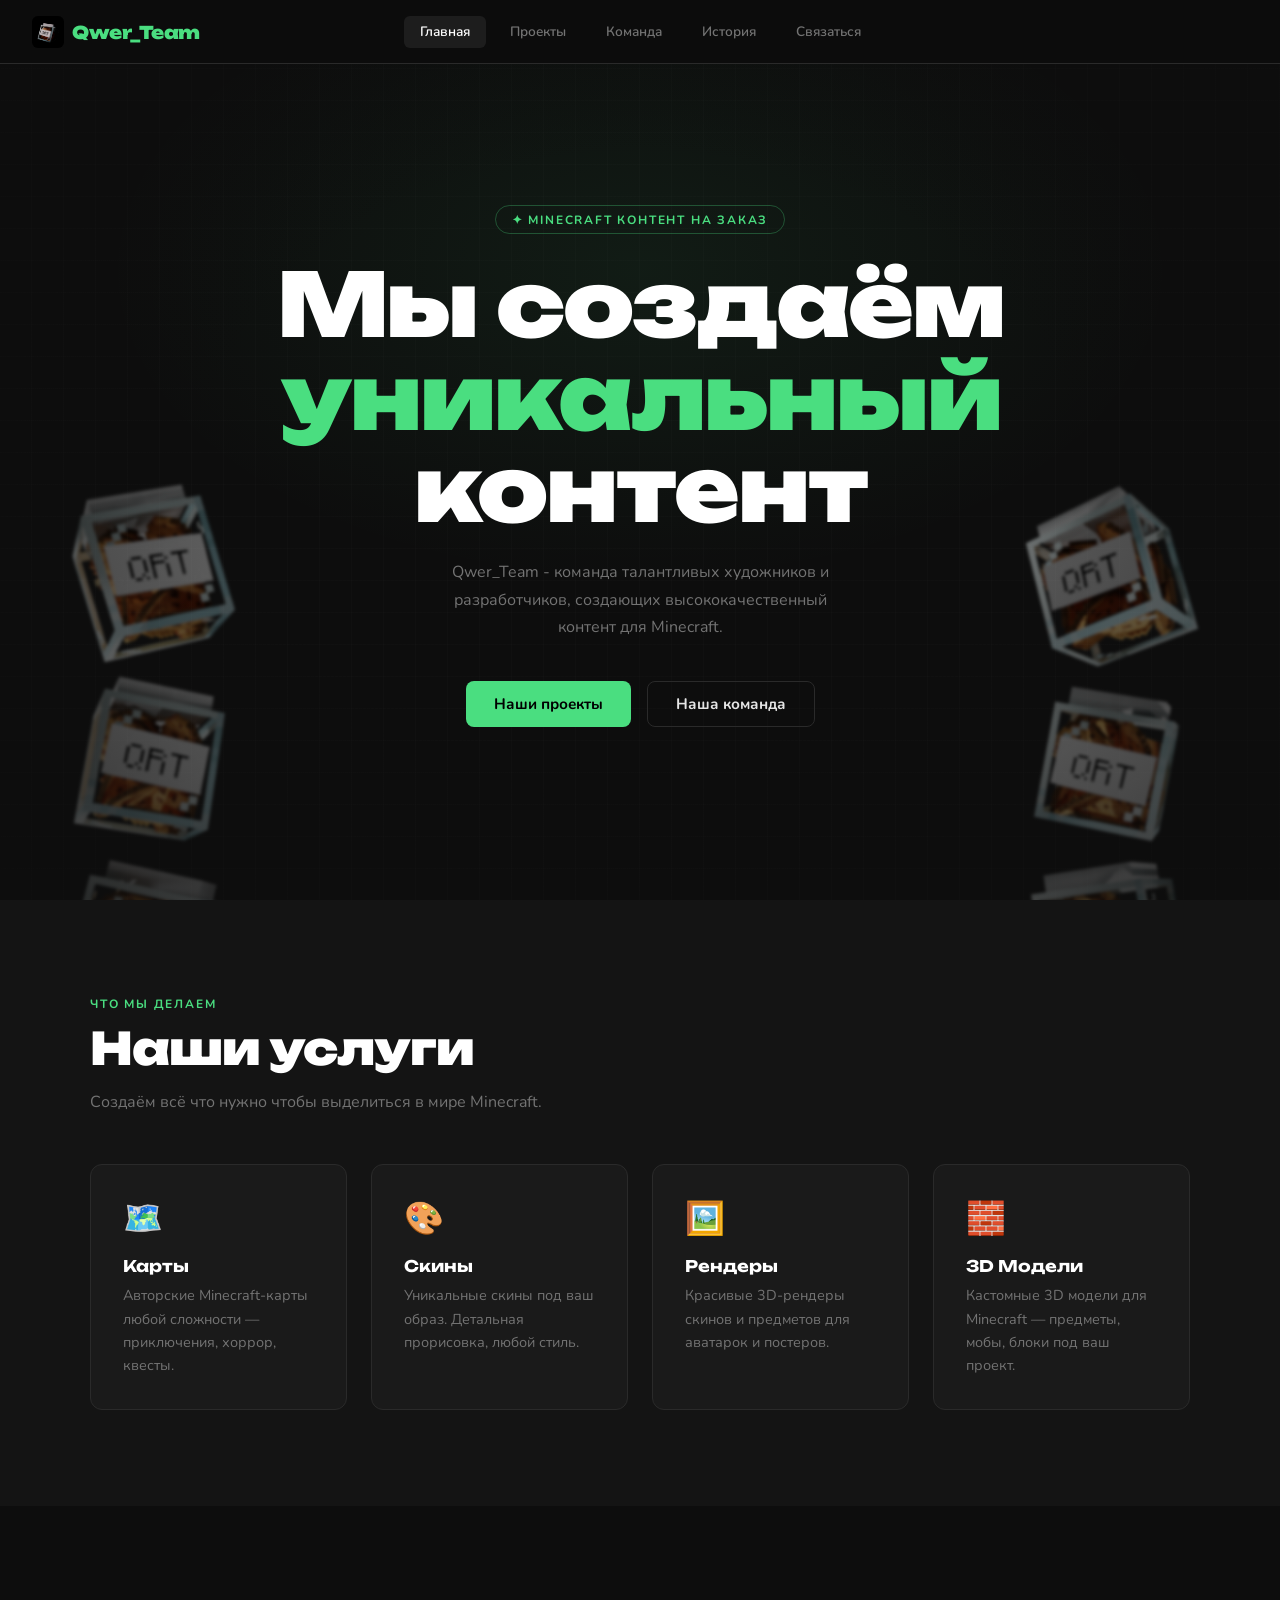
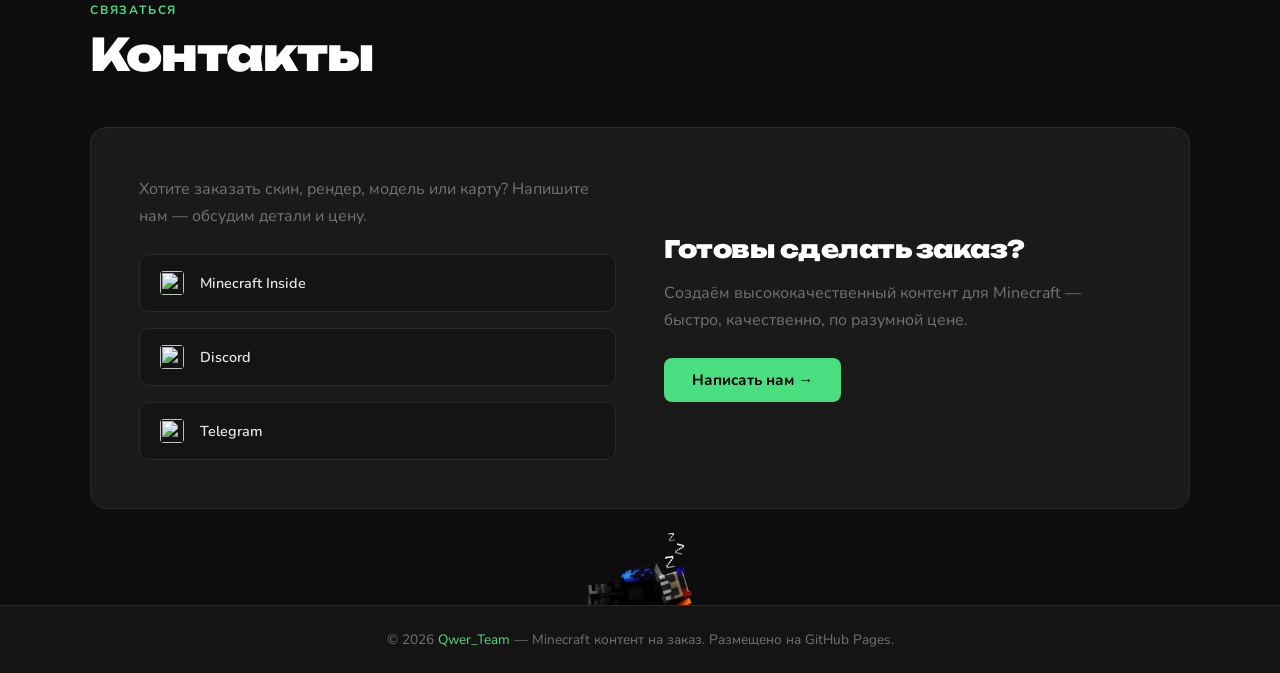
==== index.html @ 01cb6d6b "Update index.html" ====
<!DOCTYPE html>
<html lang="ru">
<head>
  <meta charset="UTF-8">
  <meta name="viewport" content="width=device-width, initial-scale=1.0">
  <title>Qwer_Team — Minecraft контент на заказ</title>
  <link rel="icon" type="image/png" href="images/banka.png">
  <link href="https://fonts.googleapis.com/css2?family=Unbounded:wght@400;700;900&family=Nunito:wght@400;600;700&display=swap" rel="stylesheet">
  <link rel="stylesheet" href="style.css">
  <style>
    #hero {
      min-height: 100vh; display: flex; align-items: center; justify-content: center;
      flex-direction: column; text-align: center; padding: 6rem 2rem 4rem;
      position: relative; overflow: hidden;
    }
    #hero::before {
      content: ''; position: absolute; inset: 0; pointer-events: none; z-index: 1;
      background:
        radial-gradient(ellipse 60% 50% at 50% 30%, rgba(74,222,128,0.07) 0%, transparent 70%),
        repeating-linear-gradient(0deg, transparent, transparent 31px, rgba(255,255,255,0.012) 31px, rgba(255,255,255,0.012) 32px),
        repeating-linear-gradient(90deg, transparent, transparent 31px, rgba(255,255,255,0.012) 31px, rgba(255,255,255,0.012) 32px);
    }
    #hero::after {
      content: ''; position: absolute; inset: 0; pointer-events: none; z-index: 1;
      background: radial-gradient(ellipse 80% 80% at 50% 50%, transparent 40%, rgba(13,13,13,0.85) 100%);
    }
    .hero-content { position: relative; z-index: 2; display: flex; flex-direction: column; align-items: center; text-align: center; }

    /* Parallax renders */
    .hero-renders {
      position: absolute; inset: 0;
      pointer-events: none;
      z-index: 0;
    }
    .hero-render-item {
      position: absolute;
      filter: blur(1.5px) brightness(0.5);
      transition: transform 0.1s ease-out;
      user-select: none;
    }
    .hero-render-item img {
      width: 100%; height: 100%;
      object-fit: contain;
    }
    .hero-render-item { position: absolute; }
    .hr-left  {
      width: 620px; height: 620px;
      top: 50%; left: 20px;
      animation: floatLeft 10s ease-in-out infinite;
    }
    .hr-right {
      width: 620px; height: 620px;
      top: 50%; right: 20px;
      animation: floatRight 12s ease-in-out infinite;
    }
    @keyframes floatLeft {
      0%   { transform: translateY(calc(-50% - 18px)) rotate(-2deg); }
      50%  { transform: translateY(calc(-50% + 18px)) rotate(2deg); }
      100% { transform: translateY(calc(-50% - 18px)) rotate(-2deg); }
    }
    @keyframes floatRight {
      0%   { transform: translateY(calc(-50% + 18px)) rotate(2deg); }
      50%  { transform: translateY(calc(-50% - 18px)) rotate(-2deg); }
      100% { transform: translateY(calc(-50% + 18px)) rotate(2deg); }
    }
    .hero-tag { display: inline-block; font-size: 0.75rem; font-weight: 700; letter-spacing: 0.15em; text-transform: uppercase; color: var(--green); border: 1px solid rgba(74,222,128,0.3); padding: 0.35rem 1rem; border-radius: 999px; margin-bottom: 1.5rem; animation: fadeUp 0.6s ease both; }
    h1 { font-family: 'Unbounded', sans-serif; font-size: clamp(2.5rem, 7vw, 5.5rem); font-weight: 900; line-height: 1.05; letter-spacing: -2px; color: var(--white); animation: fadeUp 0.7s 0.1s ease both; }
    h1 span { color: var(--green); }
    .hero-sub { margin-top: 1.5rem; font-size: 1rem; color: var(--muted); max-width: 420px; line-height: 1.7; animation: fadeUp 0.7s 0.2s ease both; text-align: center; }
    .hero-btns { display: flex; gap: 1rem; margin-top: 2.5rem; flex-wrap: wrap; justify-content: center; animation: fadeUp 0.7s 0.3s ease both; }

    #services { padding: 6rem 2rem; background: var(--bg2); }
    .services-grid { display: grid; grid-template-columns: repeat(auto-fit, minmax(240px, 1fr)); gap: 1.5rem; margin-top: 3rem; }
    .service-card { background: var(--bg3); border: 1px solid var(--border); border-radius: 12px; padding: 2rem; transition: border-color 0.2s, transform 0.2s; }
    .service-card:hover { border-color: rgba(74,222,128,0.4); transform: translateY(-4px); }
    .service-icon { font-size: 2rem; margin-bottom: 1rem; }
    .service-card h3 { font-family: 'Unbounded', sans-serif; font-size: 1rem; font-weight: 700; color: var(--white); margin-bottom: 0.5rem; }
    .service-card p { font-size: 0.9rem; color: var(--muted); line-height: 1.6; }

    #contact { padding: 6rem 2rem; background: var(--bg); }
    .contact-box { margin-top: 3rem; background: var(--bg3); border: 1px solid var(--border); border-radius: 16px; padding: 3rem; display: grid; grid-template-columns: 1fr 1fr; gap: 3rem; align-items: center; }
    .contact-links { display: flex; flex-direction: column; gap: 1rem; margin-top: 1.5rem; }
    .contact-link { display: flex; align-items: center; gap: 1rem; padding: 1rem 1.25rem; background: var(--bg2); border: 1px solid var(--border); border-radius: 10px; text-decoration: none; color: var(--text); font-weight: 600; font-size: 0.9rem; transition: all 0.2s; }
    .contact-link:hover { border-color: rgba(74,222,128,0.4); color: var(--green); }
    .contact-cta h3 { font-family: 'Unbounded', sans-serif; font-size: 1.5rem; font-weight: 900; color: var(--white); margin-bottom: 1rem; letter-spacing: -0.5px; }
    .contact-cta p { color: var(--muted); line-height: 1.7; margin-bottom: 1.5rem; }
    @media (max-width: 600px) {
      .contact-box { grid-template-columns: 1fr; }
      .hr-left  { width: 280px; height: 280px; left: -100px; }
      .hr-right { width: 280px; height: 280px; right: -100px; }
    }
  </style>
</head>
<body>

<nav>
  <a href="index.html" class="nav-logo"><img src="images/banka.png" alt="logo"><span class="logo-text">Qwer<span class="logo-green">_Team</span></span></a>
  <div class="nav-links-wrap"><ul class="nav-links">
    <li><a href="index.html" class="active">Главная</a></li>
    <li><a href="projects.html">Проекты</a></li>
    <li><a href="team.html">Команда</a></li>
    <li><a href="history.html">История</a></li>
    <li><a href="#contact">Связаться</a></li>
  </ul></div>
</nav>

<section id="hero">
  <!-- Parallax background renders -->
  <div class="hero-renders" id="heroRenders">
    <div class="hero-render-item hr-left"  data-speed="0.05"><img src="images/banka2.png" alt=""></div>
    <div class="hero-render-item hr-right" data-speed="0.05"><img src="images/banka1.png" alt=""></div>
  </div>

  <!-- Content -->
  <div class="hero-content">
    <div class="hero-tag">✦ Minecraft контент на заказ</div>
    <h1>Мы создаём<br><span>уникальный</span><br>контент</h1>
    <p class="hero-sub">Qwer_Team - команда талантливых художников и разработчиков, создающих высококачественный контент для Minecraft.</p>
    <div class="hero-btns">
      <a href="projects.html" class="btn btn-primary">Наши проекты</a>
      <a href="team.html" class="btn btn-outline">Наша команда</a>
    </div>
  </div>
</section>

<section id="services">
  <div class="container">
    <div class="section-label">Что мы делаем</div>
    <h2 class="section-title">Наши услуги</h2>
    <p class="section-desc">Создаём всё что нужно чтобы выделиться в мире Minecraft.</p>
    <div class="services-grid">
      <div class="service-card reveal"><div class="service-icon">🗺️</div><h3>Карты</h3><p>Авторские Minecraft-карты любой сложности — приключения, хоррор, квесты.</p></div>
      <div class="service-card reveal reveal-delay-1"><div class="service-icon">🎨</div><h3>Скины</h3><p>Уникальные скины под ваш образ. Детальная прорисовка, любой стиль.</p></div>
      <div class="service-card reveal reveal-delay-2"><div class="service-icon">🖼️</div><h3>Рендеры</h3><p>Красивые 3D-рендеры скинов и предметов для аватарок и постеров.</p></div>
      <div class="service-card reveal reveal-delay-3"><div class="service-icon">🧱</div><h3>3D Модели</h3><p>Кастомные 3D модели для Minecraft — предметы, мобы, блоки под ваш проект.</p></div>
    </div>
  </div>
</section>

<section id="contact">
  <div class="container">
    <div class="section-label">Связаться</div>
    <h2 class="section-title">Контакты</h2>
    <div class="contact-box reveal">
      <div>
        <p class="section-desc">Хотите заказать скин, рендер, модель или карту? Напишите нам — обсудим детали и цену.</p>
        <div class="contact-links">
          <a href="https://minecraft-inside.ru/user/qwer10231023/" target="_blank" class="contact-link">
            <img src="https://www.google.com/s2/favicons?domain=minecraft-inside.ru&sz=32" style="width:24px;height:24px;border-radius:4px;"> Minecraft Inside
          </a>
          <a href="https://discord.gg/7qgrsxyeS5" target="_blank" class="contact-link">
            <img src="https://www.google.com/s2/favicons?domain=discord.com&sz=32" style="width:24px;height:24px;border-radius:4px;"> Discord
          </a>
          <a href="https://t.me/qwer_team" target="_blank" class="contact-link">
            <img src="https://www.google.com/s2/favicons?domain=telegram.org&sz=32" style="width:24px;height:24px;border-radius:4px;"> Telegram
          </a>
        </div>
      </div>
      <div class="contact-cta">
        <h3>Готовы сделать заказ?</h3>
        <p>Создаём высококачественный контент для Minecraft — быстро, качественно, по разумной цене.</p>
        <a href="https://discord.gg/7qgrsxyeS5" target="_blank" class="btn btn-primary">Написать нам →</a>
      </div>
    </div>
  </div>
</section>

<div class="footer-wrapper">
  <div class="footer-sleeping-outer" id="sleepingWrap" style="cursor:pointer;">
    <img src="images/sleeping.png" alt="zzz">
  </div>
  <audio id="snoreAudio" src="[data-uri]"></audio>
  
  
  <footer><p>© 2026 <span>Qwer_Team</span> — Minecraft контент на заказ. Размещено на GitHub Pages.</p></footer>
</div>





<script>
document.addEventListener("DOMContentLoaded", function() {
  var wrap = document.getElementById("sleepingWrap");
  var audio = document.getElementById("snoreAudio");
  if (!wrap || !audio) { console.log("NOT FOUND", wrap, audio); return; }
  wrap.addEventListener("mouseenter", function() {
    audio.currentTime = 0;
    audio.play().catch(function(e){ console.log("play error:", e); });
  });
  wrap.addEventListener("mouseleave", function() {
    audio.pause();
    audio.currentTime = 0;
  });
  console.log("Snore listener attached!");
});
</script>
<script>
document.addEventListener("DOMContentLoaded", function() {
  var observer = new IntersectionObserver(function(entries) {
    entries.forEach(function(entry) {
      if (entry.isIntersecting) entry.target.classList.add("visible");
    });
  }, { threshold: 0.08 });
  document.querySelectorAll(".reveal").forEach(function(el) {
    observer.observe(el);
  });
});
</script>
</body>
</html>
---- style.css ----
:root {
  --green: #4ade80;
  --bg: #0d0d0d;
  --bg2: #141414;
  --bg3: #1a1a1a;
  --border: #2a2a2a;
  --text: #e5e5e5;
  --muted: #737373;
  --white: #ffffff;
}
* { margin: 0; padding: 0; box-sizing: border-box; }
html { scroll-behavior: smooth; }
body { font-family: 'Nunito', sans-serif; background: var(--bg); color: var(--text); overflow-x: hidden; }

nav {
  position: fixed; top: 0; left: 0; right: 0; z-index: 100;
  display: grid; grid-template-columns: 1fr auto 1fr;
  align-items: center;
  padding: 0 2rem; height: 64px;
  background: rgba(13,13,13,0.9); backdrop-filter: blur(12px);
  border-bottom: 1px solid var(--border);
}
.nav-links-wrap { display: flex; justify-content: center; }
.nav-logo { font-family: 'Unbounded', sans-serif; font-size: 1.1rem; font-weight: 900; color: var(--white); text-decoration: none; display: flex; align-items: center; gap: 0.5rem; }
.nav-logo span { color: var(--green); }
.nav-logo img { height: 32px; width: 32px; object-fit: contain; border-radius: 6px; }
.logo-text { color: var(--white); letter-spacing: -0.5px; }
.logo-green { color: var(--green); }
.nav-links { display: flex; gap: 0.5rem; list-style: none; }
.nav-links a {
  color: var(--muted); text-decoration: none; font-size: 0.85rem; font-weight: 600;
  padding: 0.4rem 1rem; border-radius: 6px; transition: all 0.2s;
}
.nav-links a:hover, .nav-links a.active { color: var(--white); background: rgba(255,255,255,0.07); }

.btn {
  display: inline-flex; align-items: center; gap: 0.5rem;
  padding: 0.75rem 1.75rem; border-radius: 8px; font-size: 0.95rem;
  font-weight: 700; text-decoration: none; transition: all 0.2s; cursor: pointer; border: none;
}
.btn-primary { background: var(--green); color: #000; }
.btn-primary:hover { background: #86efac; transform: translateY(-2px); }
.btn-outline { background: transparent; color: var(--text); border: 1px solid var(--border); }
.btn-outline:hover { border-color: var(--green); color: var(--green); transform: translateY(-2px); }

.page-content { padding-top: 64px; }
.container { max-width: 1100px; margin: 0 auto; }
.section-label { font-size: 0.75rem; font-weight: 700; letter-spacing: 0.15em; text-transform: uppercase; color: var(--green); margin-bottom: 0.75rem; }
.section-title { font-family: 'Unbounded', sans-serif; font-size: clamp(1.8rem, 4vw, 2.8rem); font-weight: 900; color: var(--white); letter-spacing: -1px; line-height: 1.1; margin-bottom: 1rem; }
.section-desc { color: var(--muted); font-size: 1rem; line-height: 1.7; max-width: 540px; }

/* PAGE HERO */
.page-hero {
  padding: 5rem 2rem 3rem;
  background: var(--bg);
  position: relative;
  overflow: hidden;
}
.page-hero::before {
  content: ''; position: absolute; inset: 0; pointer-events: none;
  background: radial-gradient(ellipse 50% 60% at 50% 0%, rgba(74,222,128,0.06) 0%, transparent 70%);
}

/* PROJECTS */
.projects-section { padding: 3rem 2rem 6rem; background: var(--bg); }
.projects-grid { display: grid; grid-template-columns: repeat(auto-fit, minmax(320px, 1fr)); gap: 1.5rem; margin-top: 2rem; }
.project-card { background: var(--bg3); border: 1px solid var(--border); border-radius: 12px; overflow: hidden; transition: border-color 0.2s, transform 0.2s; }
.project-card:hover { border-color: rgba(74,222,128,0.4); transform: translateY(-4px); }
.project-img { width: 100%; height: 200px; background: #000; overflow: hidden; border-bottom: 1px solid var(--border); }
.project-img img { width: 100%; height: 100%; object-fit: cover; object-position: center center; transition: transform 0.4s ease; }
.project-card:hover .project-img img { transform: scale(1.05); }
.project-body { padding: 1.5rem; }
.project-tag { display: inline-block; font-size: 0.7rem; font-weight: 700; letter-spacing: 0.1em; text-transform: uppercase; color: var(--green); background: rgba(74,222,128,0.1); padding: 0.2rem 0.6rem; border-radius: 4px; margin-bottom: 0.75rem; }
.project-card h3 { font-family: 'Unbounded', sans-serif; font-size: 0.95rem; font-weight: 700; color: var(--white); margin-bottom: 0.5rem; line-height: 1.3; }
.project-card p { font-size: 0.85rem; color: var(--muted); line-height: 1.6; }

/* TEAM */
.team-section { padding: 3rem 2rem 6rem; background: var(--bg2); }
.team-grid { display: grid; grid-template-columns: repeat(3, 1fr); gap: 1.5rem; margin-top: 2rem; align-items: stretch; max-width: 800px; margin-left: auto; margin-right: auto; }
.team-card { background: var(--bg3); border: 1px solid var(--border); border-radius: 16px; overflow: hidden; text-align: center; transition: border-color 0.25s, transform 0.25s; position: relative; display: flex; flex-direction: column; }
.team-card:hover { border-color: rgba(74,222,128,0.5); transform: translateY(-6px); }
.team-card.featured { border-color: rgba(74,222,128,0.2); }
.team-render { width: 100%; flex: 1; min-height: 260px; background: transparent; display: flex; align-items: flex-end; justify-content: center; overflow: hidden; }
.team-render img { width: 100%; height: 100%; object-fit: contain; object-position: center bottom; transition: transform 0.4s ease; }
.team-card:hover .team-render img { transform: scale(1.06); }
.team-info { padding: 1.25rem 1rem; background: var(--bg3); border-top: 1px solid var(--border); }
.team-nick { font-family: 'Unbounded', sans-serif; font-size: 0.8rem; font-weight: 700; color: var(--white); margin-bottom: 0.3rem; }
.team-role { font-size: 0.75rem; color: var(--green); font-weight: 600; }

/* FOOTER */
.footer-wrapper { position: relative; }
.footer-sleeping-outer { position: absolute; bottom: 100%; left: 50%; transform: translateX(-50%); height: 130px; pointer-events: all; z-index: 10; padding: 20px 40px 0; cursor: pointer; }
.footer-sleeping-outer img { height: 100%; width: auto; object-fit: contain; display: block; }
footer { background: var(--bg2); border-top: 1px solid var(--border); padding: 1.5rem 2rem; text-align: center; color: var(--muted); font-size: 0.85rem; }
footer span { color: var(--green); }

@keyframes fadeUp { from { opacity: 0; transform: translateY(24px); } to { opacity: 1; transform: translateY(0); } }
.fade { animation: fadeUp 0.6s ease both; }

@media (max-width: 900px) { .team-grid { grid-template-columns: repeat(3, 1fr); } }
@media (max-width: 600px) {
  .nav-links { display: none; }
  .team-grid { grid-template-columns: repeat(2, 1fr); }
}

/* SCROLL ANIMATIONS */
.reveal {
  opacity: 0;
  transform: translateY(30px);
  transition: opacity 0.6s ease, transform 0.6s ease;
}
.reveal.visible {
  opacity: 1;
  transform: translateY(0);
}
.reveal-delay-1 { transition-delay: 0.1s; }
.reveal-delay-2 { transition-delay: 0.2s; }
.reveal-delay-3 { transition-delay: 0.3s; }
.reveal-delay-4 { transition-delay: 0.4s; }
.reveal-delay-5 { transition-delay: 0.5s; }
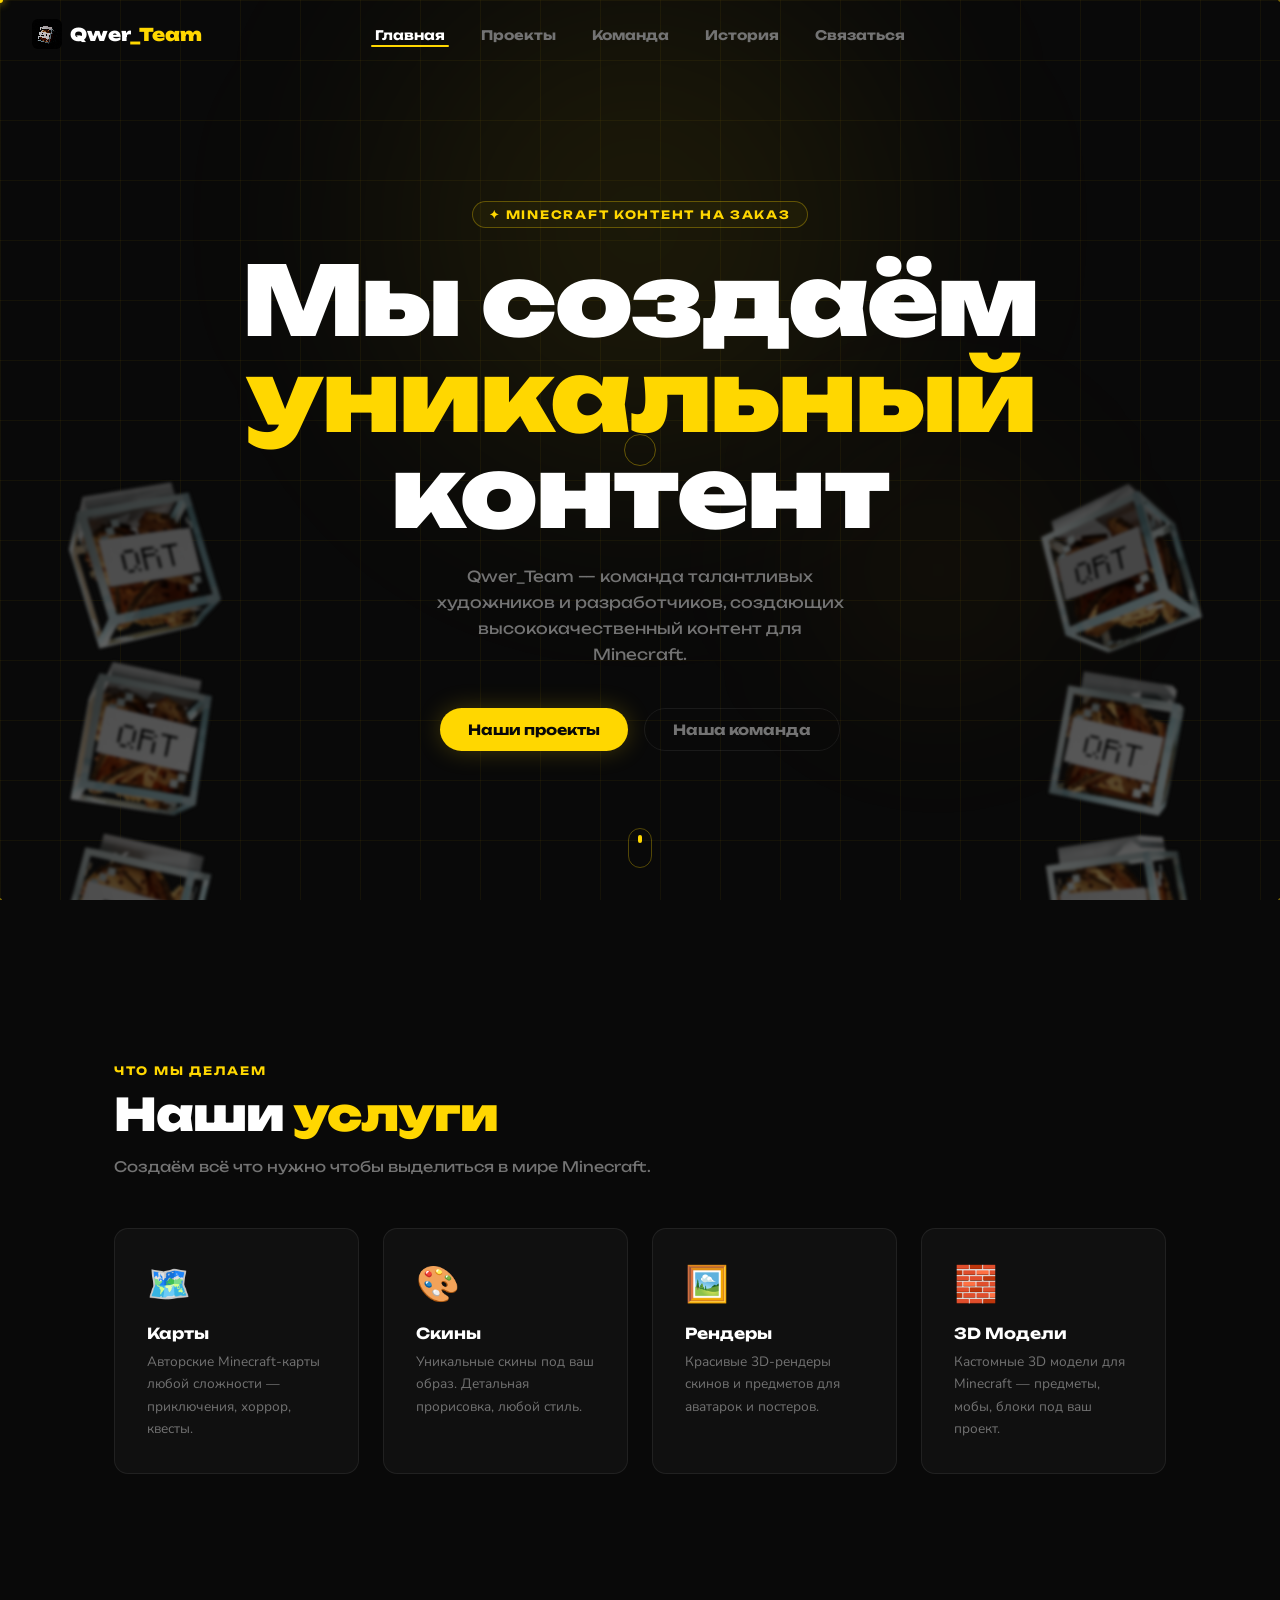
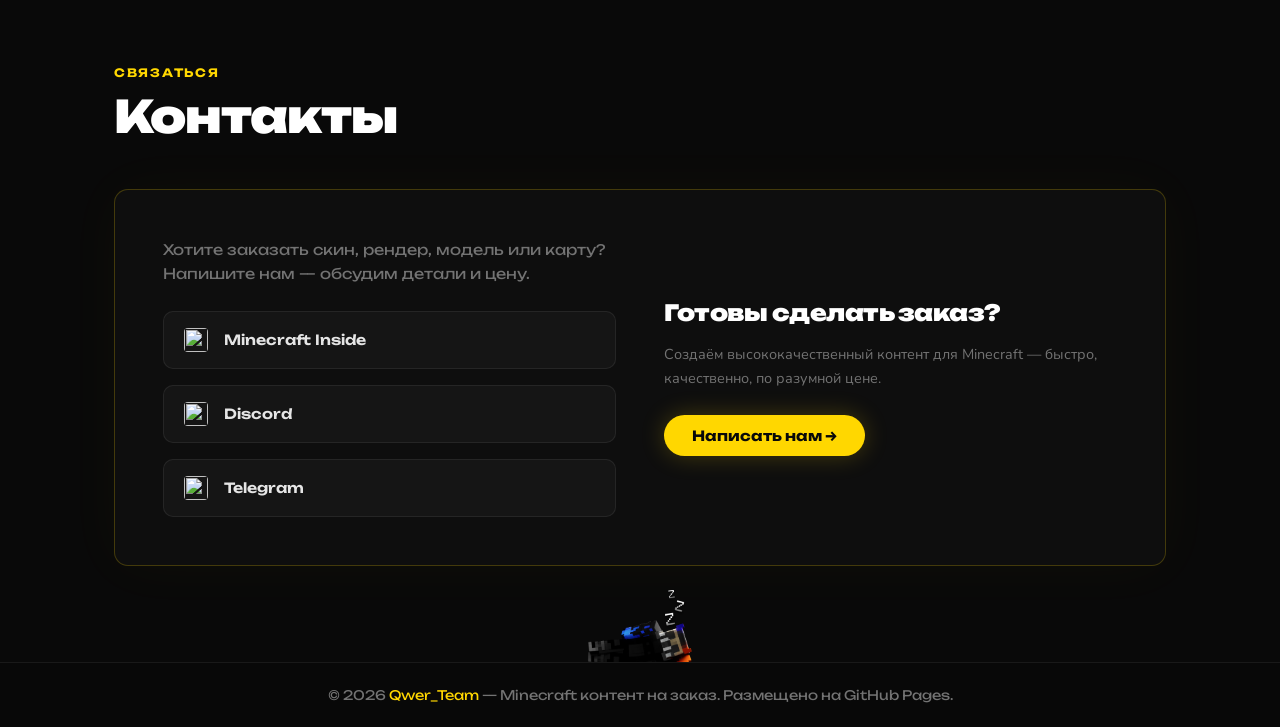
==== commit f98d1dea: "Add files via upload" ====
--- a/index.html
+++ b/index.html
@@ -7,93 +7,14 @@
   <link rel="icon" type="image/png" href="images/banka.png">
   <link href="https://fonts.googleapis.com/css2?family=Unbounded:wght@400;700;900&family=Nunito:wght@400;600;700&display=swap" rel="stylesheet">
   <link rel="stylesheet" href="style.css">
-  <style>
-    #hero {
-      min-height: 100vh; display: flex; align-items: center; justify-content: center;
-      flex-direction: column; text-align: center; padding: 6rem 2rem 4rem;
-      position: relative; overflow: hidden;
-    }
-    #hero::before {
-      content: ''; position: absolute; inset: 0; pointer-events: none; z-index: 1;
-      background:
-        radial-gradient(ellipse 60% 50% at 50% 30%, rgba(74,222,128,0.07) 0%, transparent 70%),
-        repeating-linear-gradient(0deg, transparent, transparent 31px, rgba(255,255,255,0.012) 31px, rgba(255,255,255,0.012) 32px),
-        repeating-linear-gradient(90deg, transparent, transparent 31px, rgba(255,255,255,0.012) 31px, rgba(255,255,255,0.012) 32px);
-    }
-    #hero::after {
-      content: ''; position: absolute; inset: 0; pointer-events: none; z-index: 1;
-      background: radial-gradient(ellipse 80% 80% at 50% 50%, transparent 40%, rgba(13,13,13,0.85) 100%);
-    }
-    .hero-content { position: relative; z-index: 2; display: flex; flex-direction: column; align-items: center; text-align: center; }
-
-    /* Parallax renders */
-    .hero-renders {
-      position: absolute; inset: 0;
-      pointer-events: none;
-      z-index: 0;
-    }
-    .hero-render-item {
-      position: absolute;
-      filter: blur(1.5px) brightness(0.5);
-      transition: transform 0.1s ease-out;
-      user-select: none;
-    }
-    .hero-render-item img {
-      width: 100%; height: 100%;
-      object-fit: contain;
-    }
-    .hero-render-item { position: absolute; }
-    .hr-left  {
-      width: 620px; height: 620px;
-      top: 50%; left: 20px;
-      animation: floatLeft 10s ease-in-out infinite;
-    }
-    .hr-right {
-      width: 620px; height: 620px;
-      top: 50%; right: 20px;
-      animation: floatRight 12s ease-in-out infinite;
-    }
-    @keyframes floatLeft {
-      0%   { transform: translateY(calc(-50% - 18px)) rotate(-2deg); }
-      50%  { transform: translateY(calc(-50% + 18px)) rotate(2deg); }
-      100% { transform: translateY(calc(-50% - 18px)) rotate(-2deg); }
-    }
-    @keyframes floatRight {
-      0%   { transform: translateY(calc(-50% + 18px)) rotate(2deg); }
-      50%  { transform: translateY(calc(-50% - 18px)) rotate(-2deg); }
-      100% { transform: translateY(calc(-50% + 18px)) rotate(2deg); }
-    }
-    .hero-tag { display: inline-block; font-size: 0.75rem; font-weight: 700; letter-spacing: 0.15em; text-transform: uppercase; color: var(--green); border: 1px solid rgba(74,222,128,0.3); padding: 0.35rem 1rem; border-radius: 999px; margin-bottom: 1.5rem; animation: fadeUp 0.6s ease both; }
-    h1 { font-family: 'Unbounded', sans-serif; font-size: clamp(2.5rem, 7vw, 5.5rem); font-weight: 900; line-height: 1.05; letter-spacing: -2px; color: var(--white); animation: fadeUp 0.7s 0.1s ease both; }
-    h1 span { color: var(--green); }
-    .hero-sub { margin-top: 1.5rem; font-size: 1rem; color: var(--muted); max-width: 420px; line-height: 1.7; animation: fadeUp 0.7s 0.2s ease both; text-align: center; }
-    .hero-btns { display: flex; gap: 1rem; margin-top: 2.5rem; flex-wrap: wrap; justify-content: center; animation: fadeUp 0.7s 0.3s ease both; }
-
-    #services { padding: 6rem 2rem; background: var(--bg2); }
-    .services-grid { display: grid; grid-template-columns: repeat(auto-fit, minmax(240px, 1fr)); gap: 1.5rem; margin-top: 3rem; }
-    .service-card { background: var(--bg3); border: 1px solid var(--border); border-radius: 12px; padding: 2rem; transition: border-color 0.2s, transform 0.2s; }
-    .service-card:hover { border-color: rgba(74,222,128,0.4); transform: translateY(-4px); }
-    .service-icon { font-size: 2rem; margin-bottom: 1rem; }
-    .service-card h3 { font-family: 'Unbounded', sans-serif; font-size: 1rem; font-weight: 700; color: var(--white); margin-bottom: 0.5rem; }
-    .service-card p { font-size: 0.9rem; color: var(--muted); line-height: 1.6; }
-
-    #contact { padding: 6rem 2rem; background: var(--bg); }
-    .contact-box { margin-top: 3rem; background: var(--bg3); border: 1px solid var(--border); border-radius: 16px; padding: 3rem; display: grid; grid-template-columns: 1fr 1fr; gap: 3rem; align-items: center; }
-    .contact-links { display: flex; flex-direction: column; gap: 1rem; margin-top: 1.5rem; }
-    .contact-link { display: flex; align-items: center; gap: 1rem; padding: 1rem 1.25rem; background: var(--bg2); border: 1px solid var(--border); border-radius: 10px; text-decoration: none; color: var(--text); font-weight: 600; font-size: 0.9rem; transition: all 0.2s; }
-    .contact-link:hover { border-color: rgba(74,222,128,0.4); color: var(--green); }
-    .contact-cta h3 { font-family: 'Unbounded', sans-serif; font-size: 1.5rem; font-weight: 900; color: var(--white); margin-bottom: 1rem; letter-spacing: -0.5px; }
-    .contact-cta p { color: var(--muted); line-height: 1.7; margin-bottom: 1.5rem; }
-    @media (max-width: 600px) {
-      .contact-box { grid-template-columns: 1fr; }
-      .hr-left  { width: 280px; height: 280px; left: -100px; }
-      .hr-right { width: 280px; height: 280px; right: -100px; }
-    }
-  </style>
 </head>
 <body>
 
-<nav>
+<div id="cursor-dot"></div>
+<div id="cursor-ring"></div>
+<canvas id="particles"></canvas>
+
+<nav id="mainNav">
   <a href="index.html" class="nav-logo"><img src="images/banka.png" alt="logo"><span class="logo-text">Qwer<span class="logo-green">_Team</span></span></a>
   <div class="nav-links-wrap"><ul class="nav-links">
     <li><a href="index.html" class="active">Главная</a></li>
@@ -105,107 +26,94 @@
 </nav>
 
 <section id="hero">
-  <!-- Parallax background renders -->
+  <div class="hero-bg-grid"></div>
+  <div class="hero-glow-1"></div>
+  <div class="hero-glow-2"></div>
+
   <div class="hero-renders" id="heroRenders">
     <div class="hero-render-item hr-left"  data-speed="0.05"><img src="images/banka2.png" alt=""></div>
     <div class="hero-render-item hr-right" data-speed="0.05"><img src="images/banka1.png" alt=""></div>
   </div>
 
-  <!-- Content -->
   <div class="hero-content">
     <div class="hero-tag">✦ Minecraft контент на заказ</div>
     <h1>Мы создаём<br><span>уникальный</span><br>контент</h1>
-    <p class="hero-sub">Qwer_Team - команда талантливых художников и разработчиков, создающих высококачественный контент для Minecraft.</p>
+    <p class="hero-sub">Qwer_Team — команда талантливых художников и разработчиков, создающих высококачественный контент для Minecraft.</p>
     <div class="hero-btns">
       <a href="projects.html" class="btn btn-primary">Наши проекты</a>
       <a href="team.html" class="btn btn-outline">Наша команда</a>
     </div>
   </div>
-</section>
 
-<section id="services">
-  <div class="container">
-    <div class="section-label">Что мы делаем</div>
-    <h2 class="section-title">Наши услуги</h2>
-    <p class="section-desc">Создаём всё что нужно чтобы выделиться в мире Minecraft.</p>
-    <div class="services-grid">
-      <div class="service-card reveal"><div class="service-icon">🗺️</div><h3>Карты</h3><p>Авторские Minecraft-карты любой сложности — приключения, хоррор, квесты.</p></div>
-      <div class="service-card reveal reveal-delay-1"><div class="service-icon">🎨</div><h3>Скины</h3><p>Уникальные скины под ваш образ. Детальная прорисовка, любой стиль.</p></div>
-      <div class="service-card reveal reveal-delay-2"><div class="service-icon">🖼️</div><h3>Рендеры</h3><p>Красивые 3D-рендеры скинов и предметов для аватарок и постеров.</p></div>
-      <div class="service-card reveal reveal-delay-3"><div class="service-icon">🧱</div><h3>3D Модели</h3><p>Кастомные 3D модели для Minecraft — предметы, мобы, блоки под ваш проект.</p></div>
-    </div>
+  <div class="scroll-hint">
+    <div class="scroll-wheel"><div class="scroll-dot"></div></div>
   </div>
 </section>
 
-<section id="contact">
-  <div class="container">
-    <div class="section-label">Связаться</div>
-    <h2 class="section-title">Контакты</h2>
-    <div class="contact-box reveal">
-      <div>
-        <p class="section-desc">Хотите заказать скин, рендер, модель или карту? Напишите нам — обсудим детали и цену.</p>
-        <div class="contact-links">
-          <a href="https://minecraft-inside.ru/user/qwer10231023/" target="_blank" class="contact-link">
-            <img src="https://www.google.com/s2/favicons?domain=minecraft-inside.ru&sz=32" style="width:24px;height:24px;border-radius:4px;"> Minecraft Inside
-          </a>
-          <a href="https://discord.gg/7qgrsxyeS5" target="_blank" class="contact-link">
-            <img src="https://www.google.com/s2/favicons?domain=discord.com&sz=32" style="width:24px;height:24px;border-radius:4px;"> Discord
-          </a>
-          <a href="https://t.me/qwer_team" target="_blank" class="contact-link">
-            <img src="https://www.google.com/s2/favicons?domain=telegram.org&sz=32" style="width:24px;height:24px;border-radius:4px;"> Telegram
-          </a>
+<div class="page-content" style="position:relative;z-index:2;">
+  <section id="services">
+    <div class="container">
+      <div class="section-label">Что мы делаем</div>
+      <h2 class="section-title">Наши <span class="gold">услуги</span></h2>
+      <p class="section-desc">Создаём всё что нужно чтобы выделиться в мире Minecraft.</p>
+      <div class="services-grid">
+        <div class="service-card reveal"><div class="service-icon">🗺️</div><h3>Карты</h3><p>Авторские Minecraft-карты любой сложности — приключения, хоррор, квесты.</p></div>
+        <div class="service-card reveal reveal-delay-1"><div class="service-icon">🎨</div><h3>Скины</h3><p>Уникальные скины под ваш образ. Детальная прорисовка, любой стиль.</p></div>
+        <div class="service-card reveal reveal-delay-2"><div class="service-icon">🖼️</div><h3>Рендеры</h3><p>Красивые 3D-рендеры скинов и предметов для аватарок и постеров.</p></div>
+        <div class="service-card reveal reveal-delay-3"><div class="service-icon">🧱</div><h3>3D Модели</h3><p>Кастомные 3D модели для Minecraft — предметы, мобы, блоки под ваш проект.</p></div>
+      </div>
+    </div>
+  </section>
+
+  <section id="contact">
+    <div class="container">
+      <div class="section-label">Связаться</div>
+      <h2 class="section-title">Контакты</h2>
+      <div class="contact-box reveal">
+        <div>
+          <p class="section-desc">Хотите заказать скин, рендер, модель или карту? Напишите нам — обсудим детали и цену.</p>
+          <div class="contact-links">
+            <a href="https://minecraft-inside.ru/user/qwer10231023/" target="_blank" class="contact-link">
+              <img src="https://www.google.com/s2/favicons?domain=minecraft-inside.ru&sz=32"> Minecraft Inside
+            </a>
+            <a href="https://discord.gg/7qgrsxyeS5" target="_blank" class="contact-link">
+              <img src="https://www.google.com/s2/favicons?domain=discord.com&sz=32"> Discord
+            </a>
+            <a href="https://t.me/qwer_team" target="_blank" class="contact-link">
+              <img src="https://www.google.com/s2/favicons?domain=telegram.org&sz=32"> Telegram
+            </a>
+          </div>
+        </div>
+        <div class="contact-cta">
+          <h3>Готовы сделать заказ?</h3>
+          <p>Создаём высококачественный контент для Minecraft — быстро, качественно, по разумной цене.</p>
+          <a href="https://discord.gg/7qgrsxyeS5" target="_blank" class="btn btn-primary">Написать нам →</a>
         </div>
       </div>
-      <div class="contact-cta">
-        <h3>Готовы сделать заказ?</h3>
-        <p>Создаём высококачественный контент для Minecraft — быстро, качественно, по разумной цене.</p>
-        <a href="https://discord.gg/7qgrsxyeS5" target="_blank" class="btn btn-primary">Написать нам →</a>
-      </div>
     </div>
-  </div>
-</section>
+  </section>
+</div>
 
 <div class="footer-wrapper">
-  <div class="footer-sleeping-outer" id="sleepingWrap" style="cursor:pointer;">
+  <div class="footer-sleeping-outer" id="sleepingWrap">
     <img src="images/sleeping.png" alt="zzz">
   </div>
   <audio id="snoreAudio" src="[data-uri]"></audio>
-  
-  
   <footer><p>© 2026 <span>Qwer_Team</span> — Minecraft контент на заказ. Размещено на GitHub Pages.</p></footer>
 </div>
 
-
-
-
-
+<script src="main.js"></script>
 <script>
-document.addEventListener("DOMContentLoaded", function() {
-  var wrap = document.getElementById("sleepingWrap");
-  var audio = document.getElementById("snoreAudio");
-  if (!wrap || !audio) { console.log("NOT FOUND", wrap, audio); return; }
-  wrap.addEventListener("mouseenter", function() {
-    audio.currentTime = 0;
-    audio.play().catch(function(e){ console.log("play error:", e); });
+  // Parallax hero renders
+  document.addEventListener('mousemove', function(e) {
+    document.querySelectorAll('.hero-render-item').forEach(function(el) {
+      var speed = parseFloat(el.dataset.speed || 0.05);
+      var x = (window.innerWidth/2 - e.clientX) * speed;
+      var y = (window.innerHeight/2 - e.clientY) * speed;
+      el.style.marginLeft = x + 'px';
+      el.style.marginTop  = y + 'px';
+    });
   });
-  wrap.addEventListener("mouseleave", function() {
-    audio.pause();
-    audio.currentTime = 0;
-  });
-  console.log("Snore listener attached!");
-});
-</script>
-<script>
-document.addEventListener("DOMContentLoaded", function() {
-  var observer = new IntersectionObserver(function(entries) {
-    entries.forEach(function(entry) {
-      if (entry.isIntersecting) entry.target.classList.add("visible");
-    });
-  }, { threshold: 0.08 });
-  document.querySelectorAll(".reveal").forEach(function(el) {
-    observer.observe(el);
-  });
-});
 </script>
 </body>
 </html>
--- a/style.css
+++ b/style.css
@@ -1,120 +1,522 @@
+@font-face {
+  font-family: 'Minecraft';
+  src: url('fonts/minecraft.ttf') format('truetype');
+  font-weight: normal;
+  font-style: normal;
+}
+
+/* ═══════════════════════════════════════
+   QWER TEAM — VailetGod Style Restyle
+   Accent: #FFD700 (gold) instead of purple
+   ═══════════════════════════════════════ */
+
 :root {
-  --green: #4ade80;
-  --bg: #0d0d0d;
-  --bg2: #141414;
-  --bg3: #1a1a1a;
-  --border: #2a2a2a;
+  --gold: #FFD700;
+  --gold-bright: #FFE84D;
+  --gold-dim: #C9A900;
+  --gold-glow: rgba(255, 215, 0, 0.22);
+  --gold-glow-soft: rgba(255, 215, 0, 0.06);
+  --bg: #090909;
+  --bg2: #0f0f0f;
+  --bg3: #141414;
+  --border: rgba(255,255,255,0.07);
+  --border-gold: rgba(255, 215, 0, 0.22);
   --text: #e5e5e5;
   --muted: #737373;
   --white: #ffffff;
-}
-* { margin: 0; padding: 0; box-sizing: border-box; }
+  --green: #FFD700; /* alias for old green references */
+  --nav-h: 68px;
+  --radius: 14px;
+  --transition: 0.3s cubic-bezier(0.4,0,0.2,1);
+}
+
+*, *::before, *::after { box-sizing: border-box; margin: 0; padding: 0; }
 html { scroll-behavior: smooth; }
-body { font-family: 'Nunito', sans-serif; background: var(--bg); color: var(--text); overflow-x: hidden; }
-
+
+body {
+  font-family: 'Minecraft', 'Unbounded', sans-serif;
+  background: var(--bg);
+  color: var(--text);
+  overflow-x: hidden;
+  cursor: none;
+}
+
+a { text-decoration: none; color: inherit; }
+
+/* ── Custom Cursor ── */
+#cursor-dot {
+  position: fixed; top: 0; left: 0; z-index: 9999; pointer-events: none;
+  width: 6px; height: 6px; border-radius: 50%;
+  background: var(--gold);
+  box-shadow: 0 0 8px var(--gold);
+  transform: translate(-50%, -50%);
+}
+#cursor-ring {
+  position: fixed; top: 0; left: 0; z-index: 9998; pointer-events: none;
+  width: 32px; height: 32px; border-radius: 50%;
+  border: 1.5px solid rgba(255, 215, 0, 0.35);
+  transform: translate(-50%, -50%);
+  transition: width 0.18s, height 0.18s, border-color 0.18s;
+}
+body.cursor-hover #cursor-ring { width: 48px; height: 48px; border-color: var(--gold); }
+
+/* ── Particles ── */
+#particles {
+  position: fixed; inset: 0; z-index: 0; pointer-events: none; opacity: 0.45;
+}
+
+/* ── Container ── */
+.container { max-width: 1100px; margin: 0 auto; padding: 0 24px; }
+
+/* ══════════════ NAV ══════════════ */
 nav {
   position: fixed; top: 0; left: 0; right: 0; z-index: 100;
+  height: var(--nav-h);
   display: grid; grid-template-columns: 1fr auto 1fr;
   align-items: center;
-  padding: 0 2rem; height: 64px;
-  background: rgba(13,13,13,0.9); backdrop-filter: blur(12px);
-  border-bottom: 1px solid var(--border);
-}
+  padding: 0 2rem;
+  transition: background var(--transition), box-shadow var(--transition);
+}
+nav.scrolled {
+  background: rgba(9,9,9,0.88);
+  backdrop-filter: blur(20px);
+  box-shadow: 0 1px 0 var(--border);
+}
+
+.nav-logo {
+  display: flex; align-items: center; gap: 0.5rem;
+  font-size: 1.1rem; font-weight: 900;
+}
+.nav-logo img { height: 30px; width: 30px; object-fit: contain; border-radius: 6px; image-rendering: pixelated; }
+.logo-text { color: var(--white); }
+.logo-green { color: var(--gold); }
+
 .nav-links-wrap { display: flex; justify-content: center; }
-.nav-logo { font-family: 'Unbounded', sans-serif; font-size: 1.1rem; font-weight: 900; color: var(--white); text-decoration: none; display: flex; align-items: center; gap: 0.5rem; }
-.nav-logo span { color: var(--green); }
-.nav-logo img { height: 32px; width: 32px; object-fit: contain; border-radius: 6px; }
-.logo-text { color: var(--white); letter-spacing: -0.5px; }
-.logo-green { color: var(--green); }
-.nav-links { display: flex; gap: 0.5rem; list-style: none; }
+.nav-links { display: flex; gap: 4px; list-style: none; }
 .nav-links a {
-  color: var(--muted); text-decoration: none; font-size: 0.85rem; font-weight: 600;
-  padding: 0.4rem 1rem; border-radius: 6px; transition: all 0.2s;
-}
-.nav-links a:hover, .nav-links a.active { color: var(--white); background: rgba(255,255,255,0.07); }
-
+  color: var(--muted); font-size: 0.82rem; font-weight: 700;
+  padding: 0.4rem 1rem; border-radius: 8px;
+  transition: color var(--transition), background var(--transition);
+  position: relative;
+}
+.nav-links a::after {
+  content: ''; position: absolute; bottom: 2px; left: 50%; right: 50%;
+  height: 2px; background: var(--gold); border-radius: 1px;
+  transition: left var(--transition), right var(--transition);
+}
+.nav-links a:hover, .nav-links a.active { color: var(--white); }
+.nav-links a.active::after, .nav-links a:hover::after { left: 12px; right: 12px; }
+
+/* ══════════════ BUTTONS ══════════════ */
 .btn {
   display: inline-flex; align-items: center; gap: 0.5rem;
-  padding: 0.75rem 1.75rem; border-radius: 8px; font-size: 0.95rem;
-  font-weight: 700; text-decoration: none; transition: all 0.2s; cursor: pointer; border: none;
-}
-.btn-primary { background: var(--green); color: #000; }
-.btn-primary:hover { background: #86efac; transform: translateY(-2px); }
-.btn-outline { background: transparent; color: var(--text); border: 1px solid var(--border); }
-.btn-outline:hover { border-color: var(--green); color: var(--green); transform: translateY(-2px); }
-
-.page-content { padding-top: 64px; }
-.container { max-width: 1100px; margin: 0 auto; }
-.section-label { font-size: 0.75rem; font-weight: 700; letter-spacing: 0.15em; text-transform: uppercase; color: var(--green); margin-bottom: 0.75rem; }
-.section-title { font-family: 'Unbounded', sans-serif; font-size: clamp(1.8rem, 4vw, 2.8rem); font-weight: 900; color: var(--white); letter-spacing: -1px; line-height: 1.1; margin-bottom: 1rem; }
-.section-desc { color: var(--muted); font-size: 1rem; line-height: 1.7; max-width: 540px; }
-
-/* PAGE HERO */
+  padding: 0.75rem 1.75rem; border-radius: 99px; font-size: 0.875rem;
+  font-weight: 700; cursor: none; border: none; transition: var(--transition);
+}
+.btn-primary {
+  background: var(--gold); color: #090909;
+  box-shadow: 0 0 24px var(--gold-glow);
+}
+.btn-primary:hover {
+  background: var(--gold-bright);
+  box-shadow: 0 0 40px rgba(255,215,0,0.4);
+  transform: translateY(-2px);
+}
+.btn-outline {
+  background: transparent; color: var(--muted);
+  border: 1px solid var(--border);
+}
+.btn-outline:hover { border-color: var(--border-gold); color: var(--gold); transform: translateY(-2px); }
+
+/* ══════════════ SECTION LABELS ══════════════ */
+.section-label {
+  font-size: 0.72rem; font-weight: 700; letter-spacing: 0.15em;
+  text-transform: uppercase; color: var(--gold); margin-bottom: 0.75rem;
+}
+.section-title {
+  font-size: clamp(1.8rem, 4vw, 2.8rem); font-weight: 900;
+  color: var(--white); letter-spacing: -1px; line-height: 1.1; margin-bottom: 1rem;
+}
+.section-title .gold { color: var(--gold); }
+.section-desc { color: var(--muted); font-size: 0.9rem; line-height: 1.7; max-width: 540px; }
+
+/* ══════════════ PAGE CONTENT ══════════════ */
+.page-content { padding-top: var(--nav-h); position: relative; z-index: 2; }
+
+/* ══════════════ HERO (index) ══════════════ */
+#hero {
+  min-height: 100vh;
+  display: flex; align-items: center; justify-content: center;
+  flex-direction: column; text-align: center;
+  padding: calc(var(--nav-h) + 3rem) 2rem 4rem;
+  position: relative; overflow: hidden;
+}
+.hero-bg-grid {
+  position: absolute; inset: 0; pointer-events: none; z-index: 1;
+  background-image:
+    linear-gradient(rgba(255,215,0,0.05) 1px, transparent 1px),
+    linear-gradient(90deg, rgba(255,215,0,0.05) 1px, transparent 1px);
+  background-size: 60px 60px;
+}
+.hero-glow-1 {
+  position: absolute; z-index: 1; pointer-events: none;
+  width: 600px; height: 600px; top: 25%; left: 50%; transform: translate(-50%,-50%);
+  border-radius: 50%;
+  background: radial-gradient(circle, rgba(255,215,0,0.10), transparent);
+  filter: blur(100px);
+}
+.hero-glow-2 {
+  position: absolute; z-index: 1; pointer-events: none;
+  width: 300px; height: 300px; bottom: 20%; right: 15%;
+  border-radius: 50%;
+  background: radial-gradient(circle, rgba(255,180,0,0.06), transparent);
+  filter: blur(80px);
+}
+
+/* Parallax renders */
+.hero-renders { position: absolute; inset: 0; pointer-events: none; z-index: 1; }
+.hero-render-item { position: absolute; filter: blur(1.5px) brightness(0.4); }
+.hr-left  { width: 580px; height: 580px; top: 50%; left: 20px; animation: floatLeft 10s ease-in-out infinite; }
+.hr-right { width: 580px; height: 580px; top: 50%; right: 20px; animation: floatRight 12s ease-in-out infinite; }
+.hero-render-item img { width: 100%; height: 100%; object-fit: contain; }
+@keyframes floatLeft {
+  0%   { transform: translateY(calc(-50% - 18px)) rotate(-2deg); }
+  50%  { transform: translateY(calc(-50% + 18px)) rotate(2deg); }
+  100% { transform: translateY(calc(-50% - 18px)) rotate(-2deg); }
+}
+@keyframes floatRight {
+  0%   { transform: translateY(calc(-50% + 18px)) rotate(2deg); }
+  50%  { transform: translateY(calc(-50% - 18px)) rotate(-2deg); }
+  100% { transform: translateY(calc(-50% + 18px)) rotate(2deg); }
+}
+
+.hero-content { position: relative; z-index: 2; display: flex; flex-direction: column; align-items: center; }
+
+.hero-tag {
+  display: inline-block; font-size: 0.72rem; font-weight: 700;
+  letter-spacing: 0.15em; text-transform: uppercase;
+  color: var(--gold); border: 1px solid rgba(255,215,0,0.3);
+  padding: 0.35rem 1rem; border-radius: 999px; margin-bottom: 1.5rem;
+  background: rgba(255,215,0,0.04);
+  animation: fadeUp 0.6s ease both;
+}
+#hero h1 {
+  font-size: clamp(2.8rem, 8vw, 6rem);
+  font-weight: 900; line-height: 1.0; letter-spacing: -2px;
+  color: var(--white); animation: fadeUp 0.7s 0.1s ease both;
+}
+#hero h1 span { color: var(--gold); }
+.hero-sub {
+  margin-top: 1.5rem; font-size: 0.95rem; color: var(--muted);
+  max-width: 420px; line-height: 1.7;
+  animation: fadeUp 0.7s 0.2s ease both; text-align: center;
+}
+.hero-btns {
+  display: flex; gap: 1rem; margin-top: 2.5rem; flex-wrap: wrap; justify-content: center;
+  animation: fadeUp 0.7s 0.3s ease both;
+}
+
+/* Scroll hint */
+.scroll-hint {
+  position: absolute; bottom: 32px; left: 50%; transform: translateX(-50%); z-index: 2;
+  animation: bounce 2s ease-in-out infinite;
+}
+.scroll-wheel {
+  width: 24px; height: 40px; border-radius: 12px;
+  border: 1.5px solid rgba(255,215,0,0.3);
+  display: flex; justify-content: center; padding-top: 6px;
+}
+.scroll-dot {
+  width: 4px; height: 8px; border-radius: 2px; background: var(--gold);
+  animation: scrollDot 2s ease-in-out infinite;
+}
+
+/* ══════════════ SERVICES ══════════════ */
+#services { padding: 6rem 2rem; background: transparent; position: relative; z-index: 2; }
+.services-grid { display: grid; grid-template-columns: repeat(auto-fit, minmax(240px, 1fr)); gap: 1.5rem; margin-top: 3rem; }
+.service-card {
+  background: rgba(255,255,255,0.03);
+  border: 1px solid var(--border);
+  border-radius: var(--radius); padding: 2rem;
+  transition: border-color var(--transition), transform var(--transition), background var(--transition);
+  position: relative; overflow: hidden;
+}
+.service-card::after {
+  content: ''; position: absolute; bottom: 0; left: 0;
+  height: 2px; width: 0;
+  background: linear-gradient(to right, var(--gold), transparent);
+  transition: width 0.4s ease;
+}
+.service-card:hover { border-color: var(--border-gold); transform: translateY(-5px); background: rgba(255,215,0,0.03); }
+.service-card:hover::after { width: 100%; }
+.service-icon { font-size: 2.2rem; margin-bottom: 1.2rem; display: block; }
+.service-card h3 { font-size: 0.95rem; font-weight: 700; color: var(--white); margin-bottom: 0.5rem; }
+.service-card p { font-size: 0.85rem; color: var(--muted); line-height: 1.65; font-family: 'Nunito', sans-serif; }
+
+/* ══════════════ CONTACT ══════════════ */
+#contact { padding: 6rem 2rem; background: transparent; position: relative; z-index: 2; }
+.contact-box {
+  margin-top: 3rem;
+  background: rgba(255,255,255,0.025);
+  border: 1px solid var(--border-gold);
+  border-radius: var(--radius); padding: 3rem;
+  display: grid; grid-template-columns: 1fr 1fr; gap: 3rem; align-items: center;
+  box-shadow: 0 0 60px rgba(255,215,0,0.03);
+}
+.contact-links { display: flex; flex-direction: column; gap: 1rem; margin-top: 1.5rem; }
+.contact-link {
+  display: flex; align-items: center; gap: 1rem;
+  padding: 1rem 1.25rem;
+  background: rgba(255,255,255,0.03);
+  border: 1px solid var(--border); border-radius: 10px;
+  color: var(--text); font-weight: 600; font-size: 0.875rem;
+  transition: var(--transition);
+}
+.contact-link:hover { border-color: var(--border-gold); color: var(--gold); background: rgba(255,215,0,0.04); }
+.contact-link img { width: 24px; height: 24px; border-radius: 4px; }
+.contact-cta h3 { font-size: 1.4rem; font-weight: 900; color: var(--white); margin-bottom: 1rem; letter-spacing: -0.5px; }
+.contact-cta p { color: var(--muted); line-height: 1.7; margin-bottom: 1.5rem; font-family: 'Nunito', sans-serif; font-size: 0.9rem; }
+
+/* ══════════════ PROJECTS ══════════════ */
 .page-hero {
-  padding: 5rem 2rem 3rem;
-  background: var(--bg);
-  position: relative;
-  overflow: hidden;
+  padding: 5rem 2rem 0.5rem; position: relative; overflow: hidden;
 }
 .page-hero::before {
   content: ''; position: absolute; inset: 0; pointer-events: none;
-  background: radial-gradient(ellipse 50% 60% at 50% 0%, rgba(74,222,128,0.06) 0%, transparent 70%);
-}
-
-/* PROJECTS */
-.projects-section { padding: 3rem 2rem 6rem; background: var(--bg); }
+  background-image:
+    linear-gradient(rgba(255,215,0,0.04) 1px, transparent 1px),
+    linear-gradient(90deg, rgba(255,215,0,0.04) 1px, transparent 1px);
+  background-size: 60px 60px;
+}
+.page-hero::after {
+  content: ''; position: absolute; top: 0; left: 50%; width: 500px; height: 400px;
+  transform: translateX(-50%);
+  background: radial-gradient(circle, rgba(255,215,0,0.07), transparent);
+  filter: blur(80px); pointer-events: none;
+}
+.page-hero .container { position: relative; z-index: 1; }
+
+.projects-section { padding: 1.5rem 2rem 6rem; position: relative; z-index: 2; }
 .projects-grid { display: grid; grid-template-columns: repeat(auto-fit, minmax(320px, 1fr)); gap: 1.5rem; margin-top: 2rem; }
-.project-card { background: var(--bg3); border: 1px solid var(--border); border-radius: 12px; overflow: hidden; transition: border-color 0.2s, transform 0.2s; }
-.project-card:hover { border-color: rgba(74,222,128,0.4); transform: translateY(-4px); }
+.project-card {
+  background: rgba(255,255,255,0.03);
+  border: 1px solid var(--border); border-radius: var(--radius);
+  overflow: hidden; transition: border-color var(--transition), transform var(--transition);
+}
+.project-card:hover { border-color: var(--border-gold); transform: translateY(-5px); }
 .project-img { width: 100%; height: 200px; background: #000; overflow: hidden; border-bottom: 1px solid var(--border); }
-.project-img img { width: 100%; height: 100%; object-fit: cover; object-position: center center; transition: transform 0.4s ease; }
+.project-img img { width: 100%; height: 100%; object-fit: cover; transition: transform 0.4s ease; }
 .project-card:hover .project-img img { transform: scale(1.05); }
 .project-body { padding: 1.5rem; }
-.project-tag { display: inline-block; font-size: 0.7rem; font-weight: 700; letter-spacing: 0.1em; text-transform: uppercase; color: var(--green); background: rgba(74,222,128,0.1); padding: 0.2rem 0.6rem; border-radius: 4px; margin-bottom: 0.75rem; }
-.project-card h3 { font-family: 'Unbounded', sans-serif; font-size: 0.95rem; font-weight: 700; color: var(--white); margin-bottom: 0.5rem; line-height: 1.3; }
-.project-card p { font-size: 0.85rem; color: var(--muted); line-height: 1.6; }
-
-/* TEAM */
-.team-section { padding: 3rem 2rem 6rem; background: var(--bg2); }
-.team-grid { display: grid; grid-template-columns: repeat(3, 1fr); gap: 1.5rem; margin-top: 2rem; align-items: stretch; max-width: 800px; margin-left: auto; margin-right: auto; }
-.team-card { background: var(--bg3); border: 1px solid var(--border); border-radius: 16px; overflow: hidden; text-align: center; transition: border-color 0.25s, transform 0.25s; position: relative; display: flex; flex-direction: column; }
-.team-card:hover { border-color: rgba(74,222,128,0.5); transform: translateY(-6px); }
-.team-card.featured { border-color: rgba(74,222,128,0.2); }
-.team-render { width: 100%; flex: 1; min-height: 260px; background: transparent; display: flex; align-items: flex-end; justify-content: center; overflow: hidden; }
-.team-render img { width: 100%; height: 100%; object-fit: contain; object-position: center bottom; transition: transform 0.4s ease; }
+.project-tag {
+  display: inline-block; font-size: 0.68rem; font-weight: 700;
+  letter-spacing: 0.1em; text-transform: uppercase;
+  color: var(--gold); background: rgba(255,215,0,0.08);
+  padding: 0.2rem 0.6rem; border-radius: 4px; margin-bottom: 0.75rem;
+  border: 1px solid rgba(255,215,0,0.2);
+}
+.project-card h3 { font-size: 0.92rem; font-weight: 700; color: var(--white); margin-bottom: 0.5rem; line-height: 1.3; }
+.project-card p { font-size: 0.83rem; color: var(--muted); line-height: 1.6; font-family: 'Nunito', sans-serif; }
+.project-link {
+  display: inline-flex; align-items: center; gap: 6px;
+  margin-top: 1rem; font-size: 0.82rem; font-weight: 700; color: var(--gold);
+  transition: gap var(--transition);
+}
+.project-link:hover { gap: 10px; }
+.project-link-btn {
+  display: inline-flex; align-items: center; gap: 6px;
+  margin-top: 1rem; font-size: 0.82rem; font-weight: 700; color: var(--gold);
+  border: 1px solid rgba(255,215,0,0.2); background: rgba(255,215,0,0.05);
+  padding: 0.45rem 1rem; border-radius: 8px; transition: var(--transition);
+}
+.project-link-btn:hover { background: rgba(255,215,0,0.12); border-color: rgba(255,215,0,0.5); }
+.wip-badge {
+  display: inline-block;
+  background: rgba(239,68,68,0.08); border: 1px solid rgba(239,68,68,0.3);
+  color: #ef4444; font-size: 0.68rem; font-weight: 700;
+  letter-spacing: 0.08em; text-transform: uppercase;
+  padding: 0.2rem 0.6rem; border-radius: 4px; margin-bottom: 0.75rem;
+}
+
+/* ══════════════ TEAM ══════════════ */
+.team-section { padding: 1.5rem 2rem 6rem; position: relative; z-index: 2; }
+.team-grid {
+  display: grid; grid-template-columns: repeat(3, 1fr); gap: 1.5rem;
+  margin-top: 2rem; align-items: stretch; max-width: 800px;
+  margin-left: auto; margin-right: auto;
+}
+.team-card {
+  background: rgba(255,255,255,0.03);
+  border: 1px solid var(--border); border-radius: var(--radius);
+  overflow: hidden; text-align: center;
+  transition: border-color var(--transition), transform var(--transition);
+  display: flex; flex-direction: column;
+}
+.team-card:hover { border-color: var(--border-gold); transform: translateY(-6px); }
+.team-render { width: 100%; flex: 1; min-height: 260px; display: flex; align-items: flex-end; justify-content: center; overflow: hidden; }
+.team-render img { width: 100%; height: 100%; object-fit: contain; object-position: center bottom; transition: transform 0.4s ease; image-rendering: pixelated; }
 .team-card:hover .team-render img { transform: scale(1.06); }
-.team-info { padding: 1.25rem 1rem; background: var(--bg3); border-top: 1px solid var(--border); }
-.team-nick { font-family: 'Unbounded', sans-serif; font-size: 0.8rem; font-weight: 700; color: var(--white); margin-bottom: 0.3rem; }
-.team-role { font-size: 0.75rem; color: var(--green); font-weight: 600; }
-
-/* FOOTER */
-.footer-wrapper { position: relative; }
-.footer-sleeping-outer { position: absolute; bottom: 100%; left: 50%; transform: translateX(-50%); height: 130px; pointer-events: all; z-index: 10; padding: 20px 40px 0; cursor: pointer; }
+.team-info { padding: 1.25rem 1rem; border-top: 1px solid var(--border); }
+.team-nick { font-size: 0.8rem; font-weight: 700; color: var(--white); margin-bottom: 0.3rem; }
+.team-role { font-size: 0.72rem; color: var(--gold); font-weight: 600; font-family: 'Nunito', sans-serif; }
+
+/* ══════════════ HISTORY / TIMELINE ══════════════ */
+.history-hero { padding: 2.5rem 2rem 1.5rem; position: relative; overflow: hidden; }
+.history-content { padding: 1.5rem 2rem 4rem; position: relative; z-index: 2; }
+.history-intro {
+  max-width: 800px; margin: 0 auto;
+  background: rgba(255,255,255,0.025);
+  border: 1px solid var(--border);
+  border-left: 3px solid var(--gold);
+  border-radius: var(--radius); padding: 2rem 2.5rem;
+  font-size: 0.88rem; color: var(--muted); line-height: 1.85;
+  font-family: 'Nunito', sans-serif;
+}
+.history-intro strong { color: var(--white); font-weight: 700; }
+
+.timeline { position: relative; max-width: 800px; margin: 3rem auto 0; }
+.timeline::before {
+  content: ''; position: absolute; left: 28px; top: 0; bottom: 0; width: 2px;
+  background: linear-gradient(to bottom, var(--gold), rgba(255,215,0,0.04));
+}
+.timeline-item {
+  position: relative; padding-left: 80px; margin-bottom: 3rem;
+  opacity: 0; transform: translateX(-20px);
+  transition: opacity 0.6s ease, transform 0.6s ease;
+}
+.timeline-item.visible { opacity: 1; transform: translateX(0); }
+.timeline-dot {
+  position: absolute; left: 16px; top: 6px;
+  width: 26px; height: 26px;
+  background: var(--bg3); border: 2px solid var(--gold); border-radius: 50%;
+  display: flex; align-items: center; justify-content: center;
+  font-size: 0.7rem; color: var(--gold); font-weight: 900; z-index: 1;
+  box-shadow: 0 0 12px rgba(255,215,0,0.25);
+}
+.timeline-card {
+  background: rgba(255,255,255,0.025); border: 1px solid rgba(255,255,255,0.08);
+  border-radius: var(--radius); padding: 1.75rem 2rem;
+  transition: border-color var(--transition), transform var(--transition);
+  position: relative; overflow: hidden;
+}
+.timeline-card::before {
+  content: ''; position: absolute; top: 0; left: 0; right: 0; height: 2px;
+  background: linear-gradient(90deg, transparent, rgba(255,215,0,0.4), transparent);
+  opacity: 0; transition: opacity var(--transition);
+}
+.timeline-card:hover { border-color: rgba(255,215,0,0.25); transform: translateY(-2px); }
+.timeline-card:hover::before { opacity: 1; }
+.timeline-label {
+  font-size: 0.65rem; font-weight: 700; letter-spacing: 0.15em; text-transform: uppercase;
+  color: var(--gold); margin-bottom: 0.6rem; opacity: 0.8;
+}
+.timeline-title { font-size: 1.1rem; font-weight: 700; color: var(--white); margin-bottom: 1rem; line-height: 1.3; }
+.timeline-text { font-size: 0.86rem; color: var(--muted); line-height: 1.8; font-family: 'Nunito', sans-serif; }
+.timeline-text + .timeline-text { margin-top: 0.75rem; }
+.timeline-stat {
+  display: inline-flex; align-items: center; gap: 0.4rem; margin-top: 1rem;
+  background: rgba(255,215,0,0.05); border: 1px solid rgba(255,215,0,0.15);
+  border-radius: 8px; padding: 0.45rem 1rem;
+  font-size: 0.82rem; font-weight: 700; color: var(--gold);
+}
+.timeline-link {
+  display: inline-flex; align-items: center; gap: 0.5rem; margin-top: 1.25rem;
+  font-size: 0.82rem; font-weight: 700; color: var(--gold);
+  border: 1px solid rgba(255,215,0,0.25); background: rgba(255,215,0,0.04);
+  padding: 0.5rem 1.1rem; border-radius: 8px; transition: var(--transition);
+}
+.timeline-link:hover { background: rgba(255,215,0,0.1); border-color: rgba(255,215,0,0.5); transform: translateX(3px); }
+
+/* ══════════════ 404 ══════════════ */
+.error-page {
+  flex: 1; display: flex; flex-direction: column;
+  align-items: center; justify-content: center;
+  text-align: center; padding: 6rem 2rem 2rem;
+  position: relative; overflow: hidden;
+}
+.error-page::before {
+  content: ''; position: absolute; inset: 0; pointer-events: none;
+  background: radial-gradient(ellipse 50% 50% at 50% 60%, rgba(255,215,0,0.05) 0%, transparent 70%);
+}
+.error-number {
+  font-size: clamp(6rem, 20vw, 14rem); font-weight: 900;
+  color: rgba(255,255,255,0.06); line-height: 1; letter-spacing: -4px;
+  position: relative; z-index: 0; animation: fadeUp 0.6s ease both;
+}
+.sleeping-wrap { position: relative; margin-top: -3rem; z-index: 1; animation: fadeUp 0.6s 0.15s ease both; }
+.sleeping-wrap img { height: 220px; object-fit: contain; filter: drop-shadow(0 0 40px rgba(255,215,0,0.1)); }
+.error-title {
+  font-size: clamp(1.4rem, 4vw, 2.2rem); font-weight: 900;
+  color: var(--white); letter-spacing: -1px;
+  margin-top: 1.5rem; animation: fadeUp 0.6s 0.25s ease both;
+}
+.error-sub {
+  color: var(--muted); font-size: 0.9rem; line-height: 1.7;
+  max-width: 400px; margin-top: 0.75rem;
+  font-family: 'Nunito', sans-serif;
+  animation: fadeUp 0.6s 0.35s ease both;
+}
+.error-btns {
+  display: flex; gap: 1rem; margin-top: 2rem; flex-wrap: wrap; justify-content: center;
+  animation: fadeUp 0.6s 0.45s ease both;
+}
+
+/* ══════════════ FOOTER ══════════════ */
+.footer-wrapper { position: relative; z-index: 2; }
+.footer-sleeping-outer {
+  position: absolute; bottom: 100%; left: 50%; transform: translateX(-50%);
+  height: 130px; pointer-events: all; z-index: 10; padding: 20px 40px 0; cursor: none;
+}
 .footer-sleeping-outer img { height: 100%; width: auto; object-fit: contain; display: block; }
-footer { background: var(--bg2); border-top: 1px solid var(--border); padding: 1.5rem 2rem; text-align: center; color: var(--muted); font-size: 0.85rem; }
-footer span { color: var(--green); }
-
-@keyframes fadeUp { from { opacity: 0; transform: translateY(24px); } to { opacity: 1; transform: translateY(0); } }
-.fade { animation: fadeUp 0.6s ease both; }
-
-@media (max-width: 900px) { .team-grid { grid-template-columns: repeat(3, 1fr); } }
-@media (max-width: 600px) {
-  .nav-links { display: none; }
-  .team-grid { grid-template-columns: repeat(2, 1fr); }
-}
-
-/* SCROLL ANIMATIONS */
-.reveal {
-  opacity: 0;
-  transform: translateY(30px);
-  transition: opacity 0.6s ease, transform 0.6s ease;
-}
-.reveal.visible {
-  opacity: 1;
-  transform: translateY(0);
-}
+footer {
+  background: rgba(9,9,9,0.95);
+  border-top: 1px solid var(--border);
+  padding: 1.5rem 2rem; text-align: center; color: var(--muted); font-size: 0.82rem;
+}
+footer span { color: var(--gold); }
+
+/* Glass card for contact CTA */
+.glass-card {
+  background: rgba(255,255,255,0.025);
+  border: 1px solid var(--border-gold);
+  border-radius: var(--radius); padding: 2rem;
+  box-shadow: 0 0 40px rgba(255,215,0,0.03);
+}
+
+/* ══════════════ ANIMATIONS ══════════════ */
+@keyframes fadeUp {
+  from { opacity: 0; transform: translateY(24px); }
+  to   { opacity: 1; transform: translateY(0); }
+}
+@keyframes bounce {
+  0%, 100% { transform: translateX(-50%) translateY(0); }
+  50%       { transform: translateX(-50%) translateY(8px); }
+}
+@keyframes scrollDot {
+  0%   { transform: translateY(0); opacity: 1; }
+  100% { transform: translateY(10px); opacity: 0; }
+}
+
+.reveal { opacity: 0; transform: translateY(30px); transition: opacity 0.6s ease, transform 0.6s ease; }
+.reveal.visible { opacity: 1; transform: translateY(0); }
 .reveal-delay-1 { transition-delay: 0.1s; }
 .reveal-delay-2 { transition-delay: 0.2s; }
 .reveal-delay-3 { transition-delay: 0.3s; }
-.reveal-delay-4 { transition-delay: 0.4s; }
-.reveal-delay-5 { transition-delay: 0.5s; }
+.fade { animation: fadeUp 0.6s ease both; }
+
+/* ══════════════ RESPONSIVE ══════════════ */
+@media (max-width: 900px) {
+  .team-grid { grid-template-columns: repeat(3, 1fr); }
+}
+@media (max-width: 700px) {
+  nav { height: auto; padding: 0.75rem 1rem; display: flex; flex-wrap: wrap; }
+  .nav-links-wrap { width: 100%; overflow-x: auto; padding-bottom: 0.25rem; }
+  .nav-links { flex-wrap: nowrap; }
+  .nav-links a { font-size: 0.72rem; padding: 0.3rem 0.6rem; white-space: nowrap; }
+  .contact-box { grid-template-columns: 1fr; }
+  .hr-left  { width: 260px; height: 260px; left: -100px; }
+  .hr-right { width: 260px; height: 260px; right: -100px; }
+  .team-grid { grid-template-columns: repeat(2, 1fr); }
+  body { cursor: auto; }
+  #cursor-dot, #cursor-ring { display: none; }
+}
